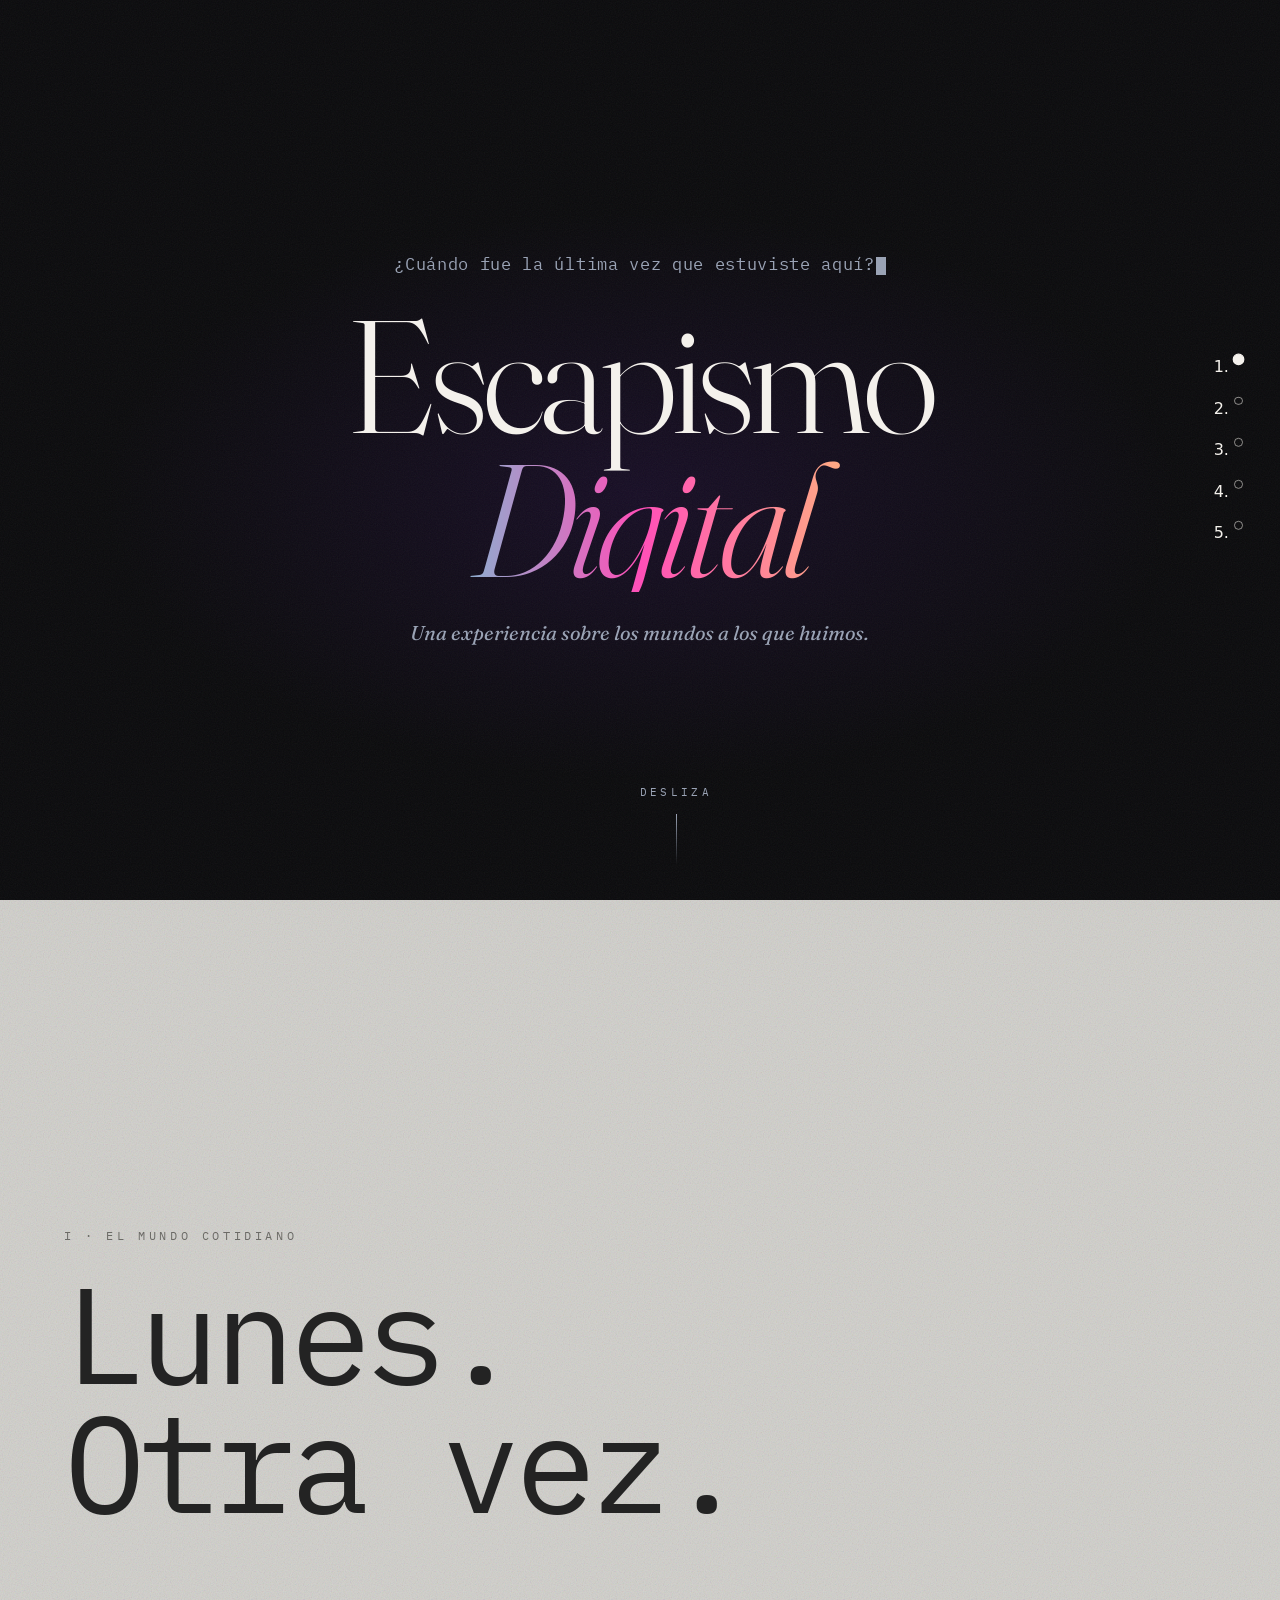
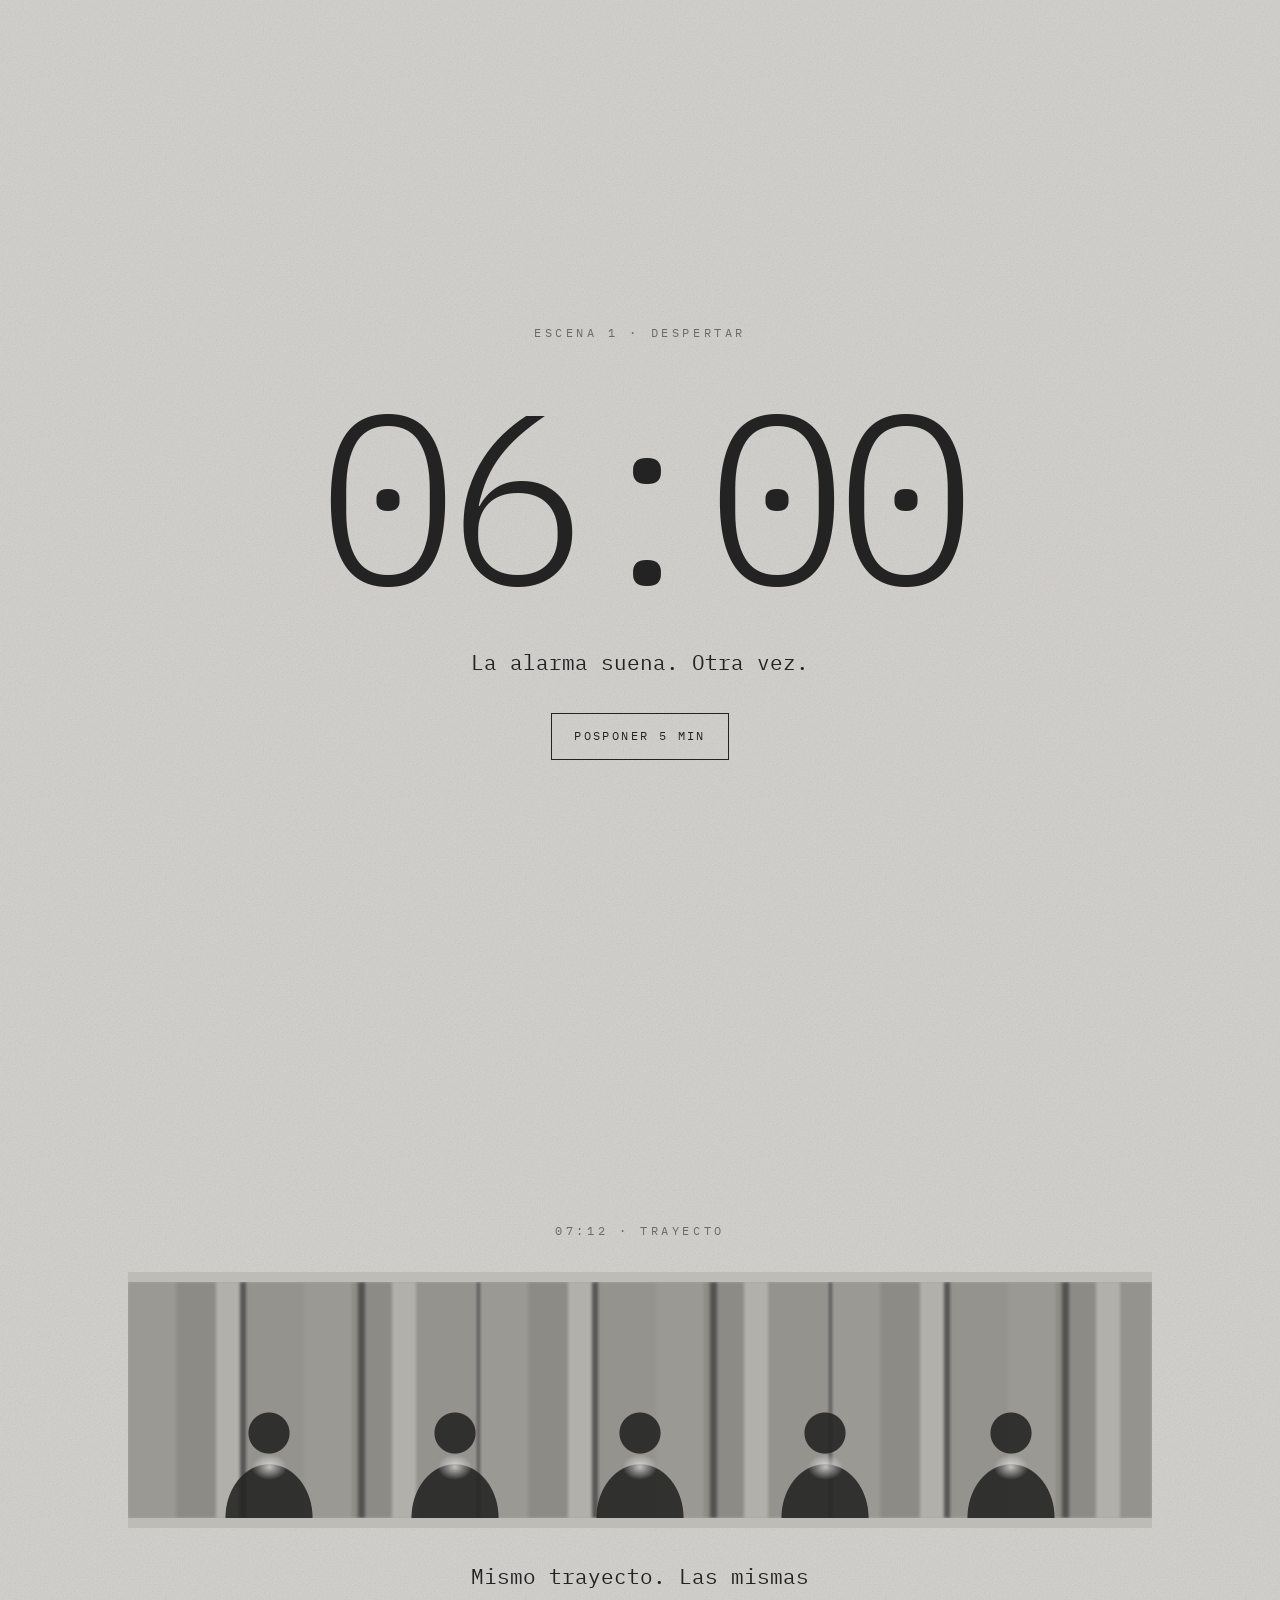
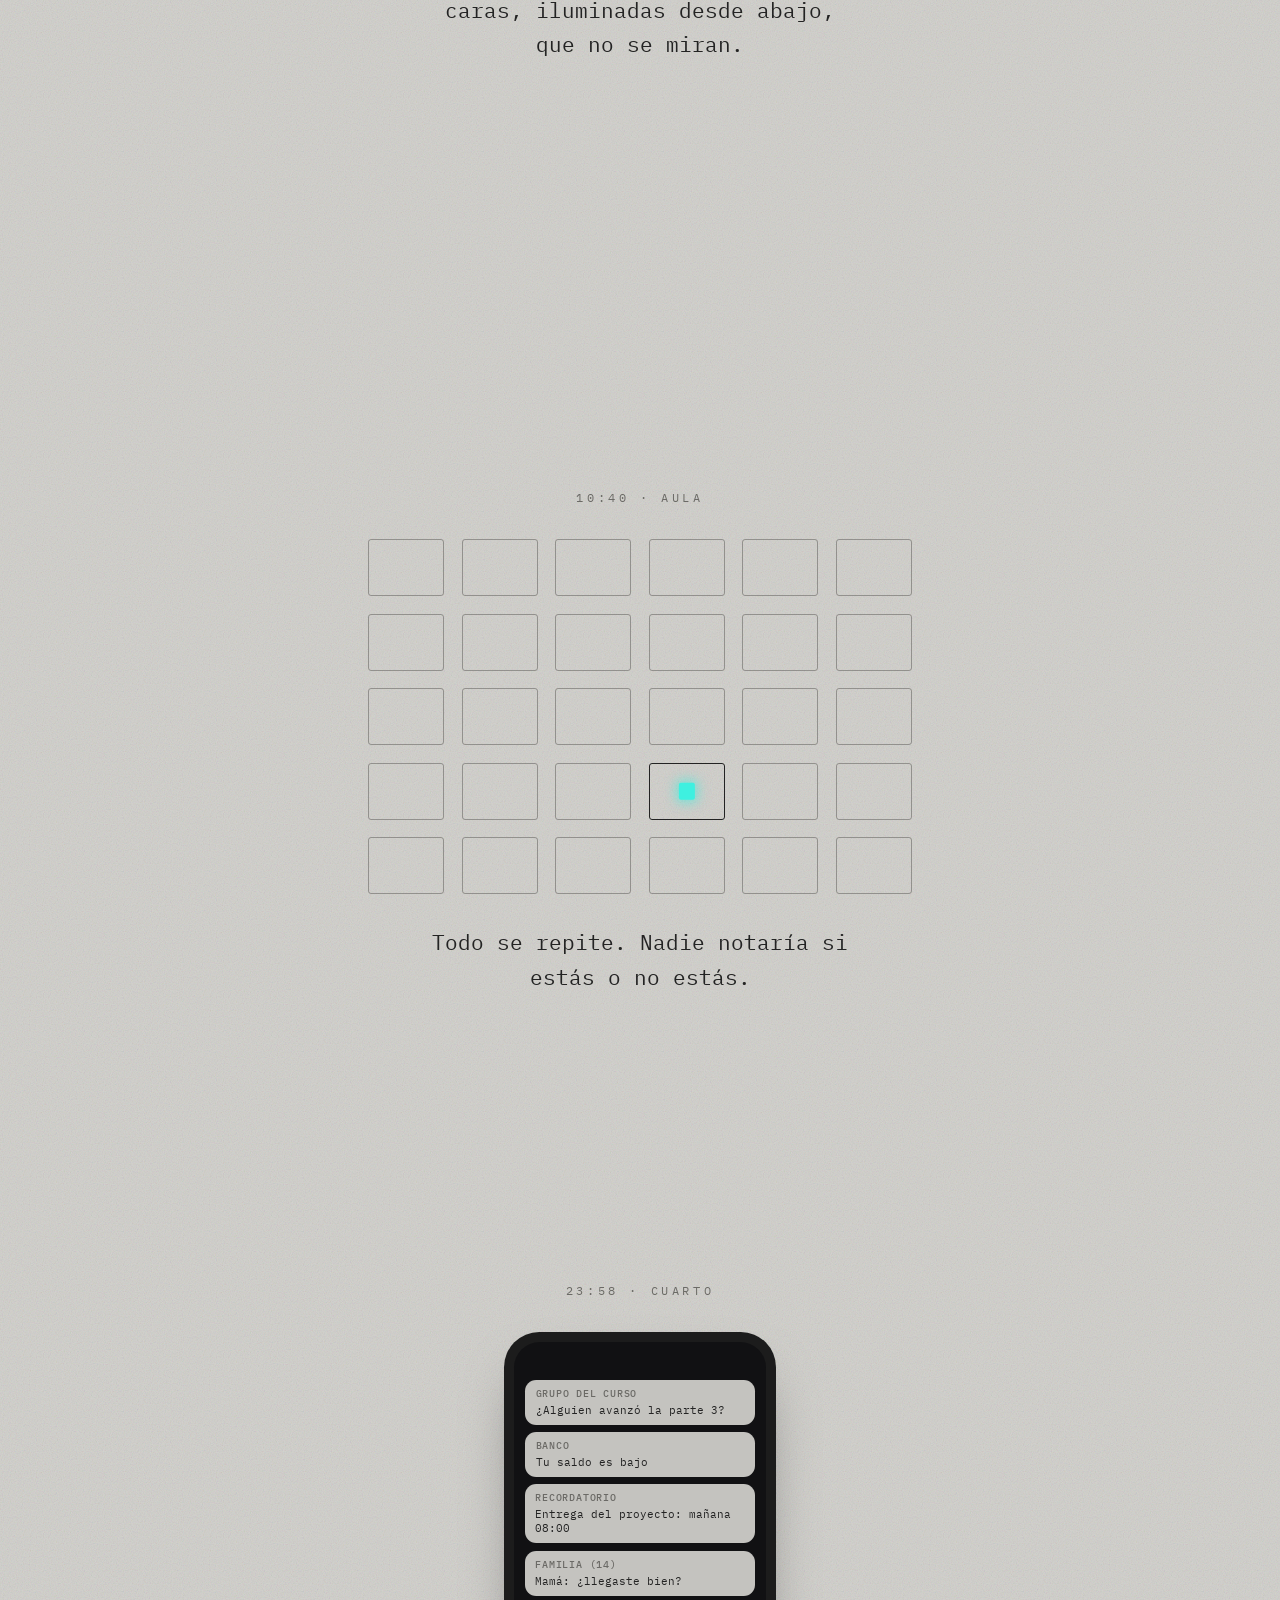
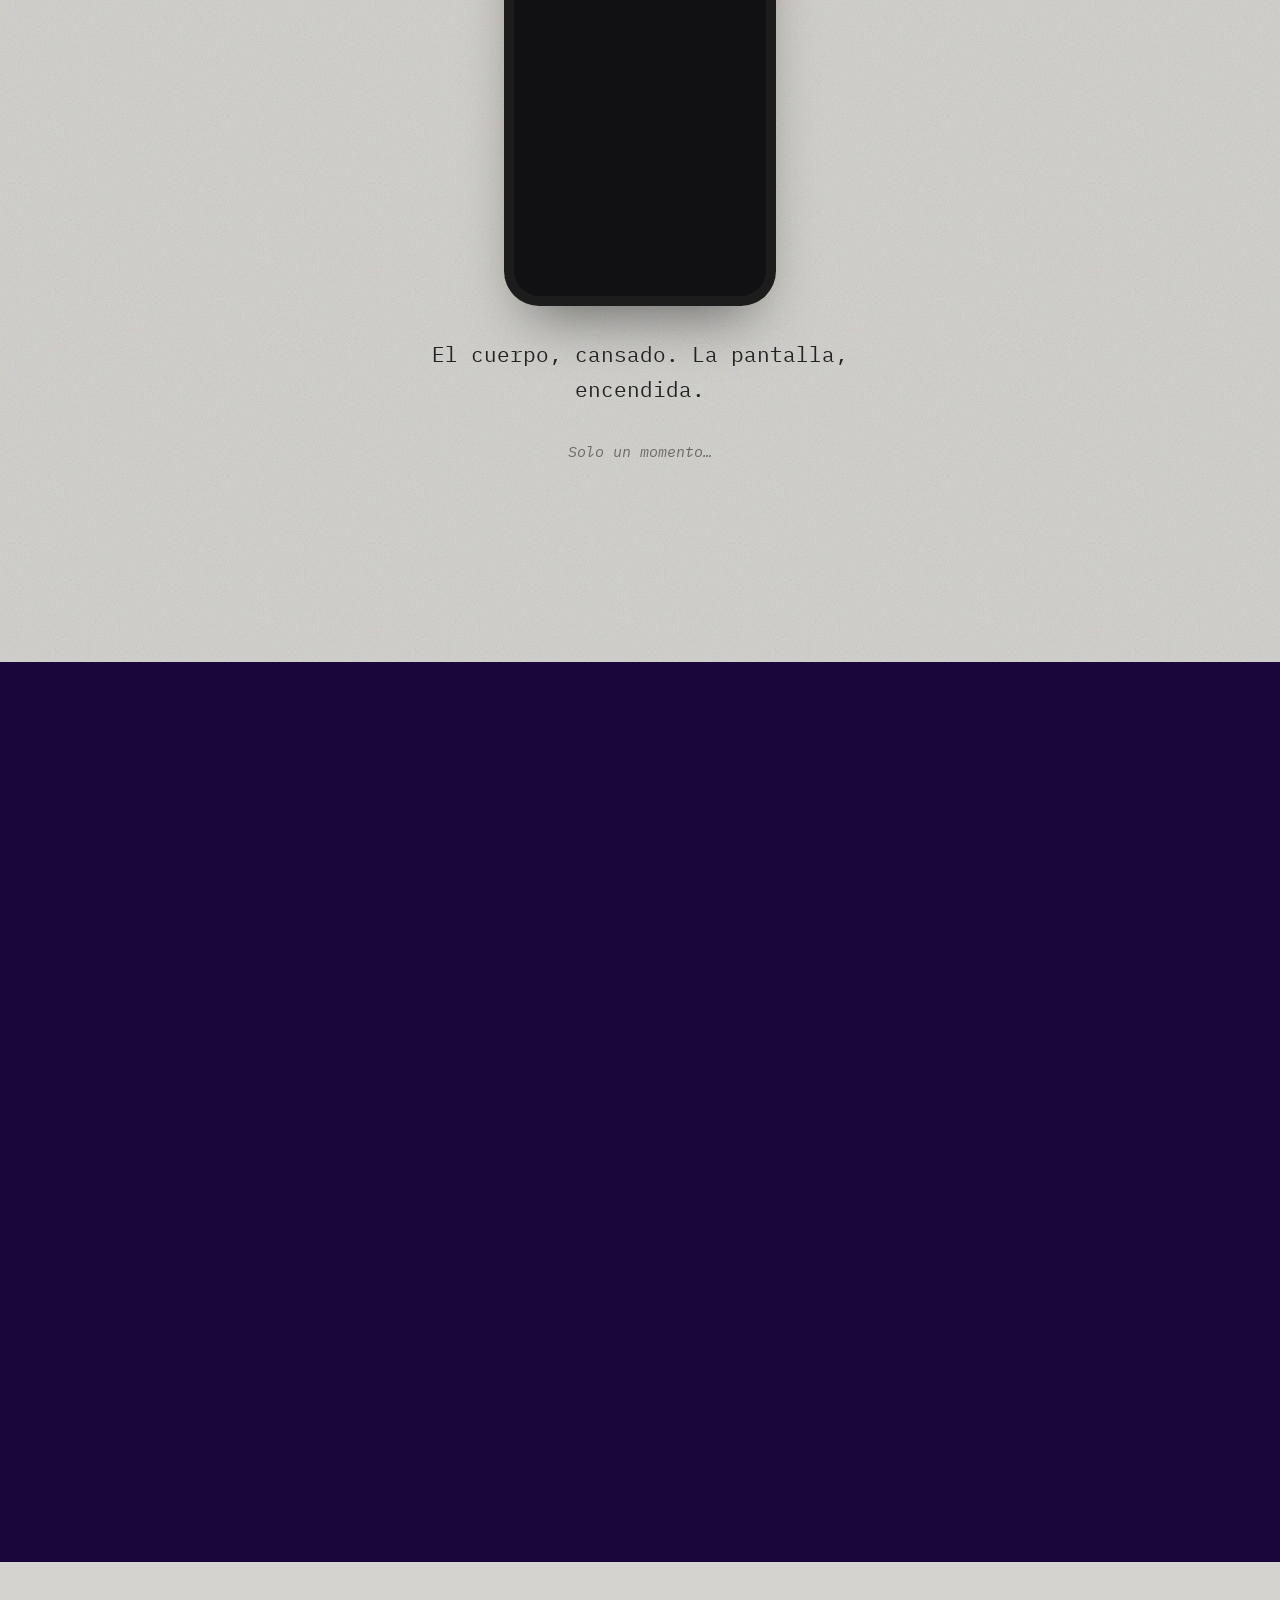
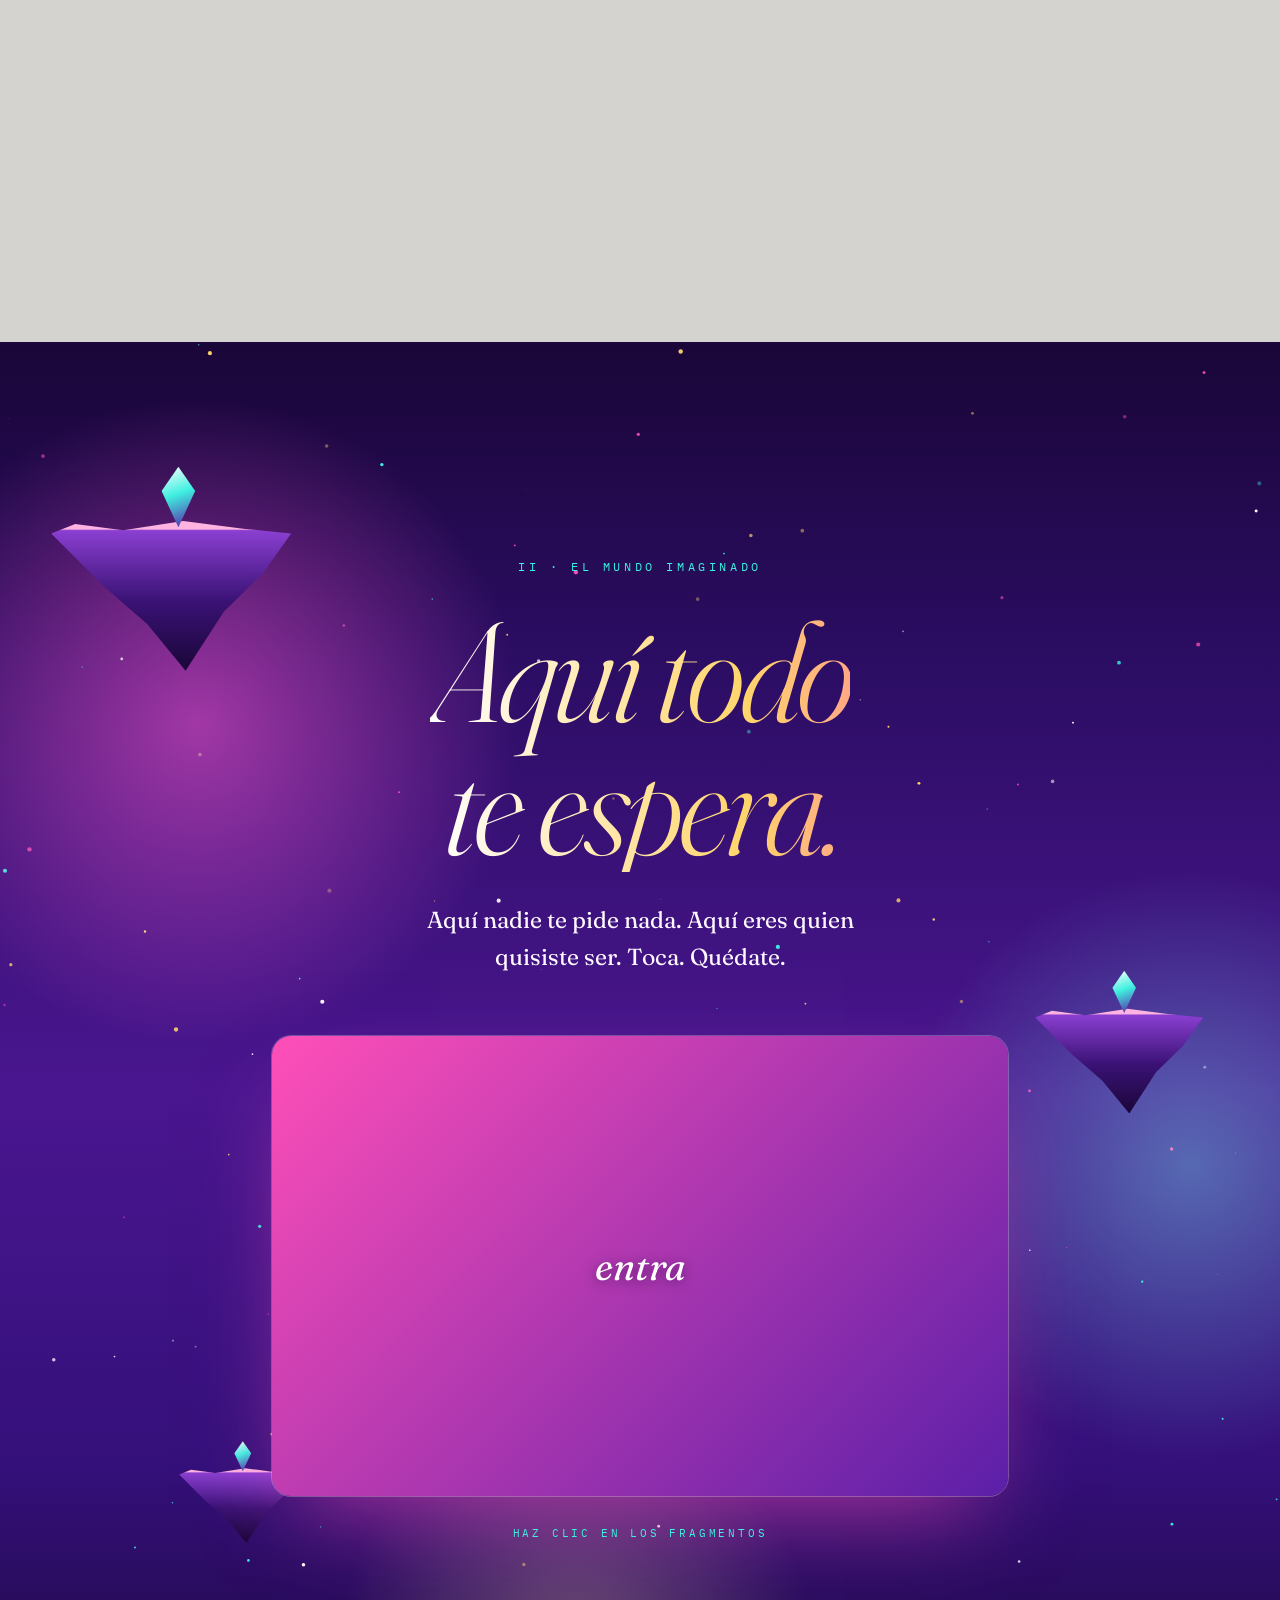
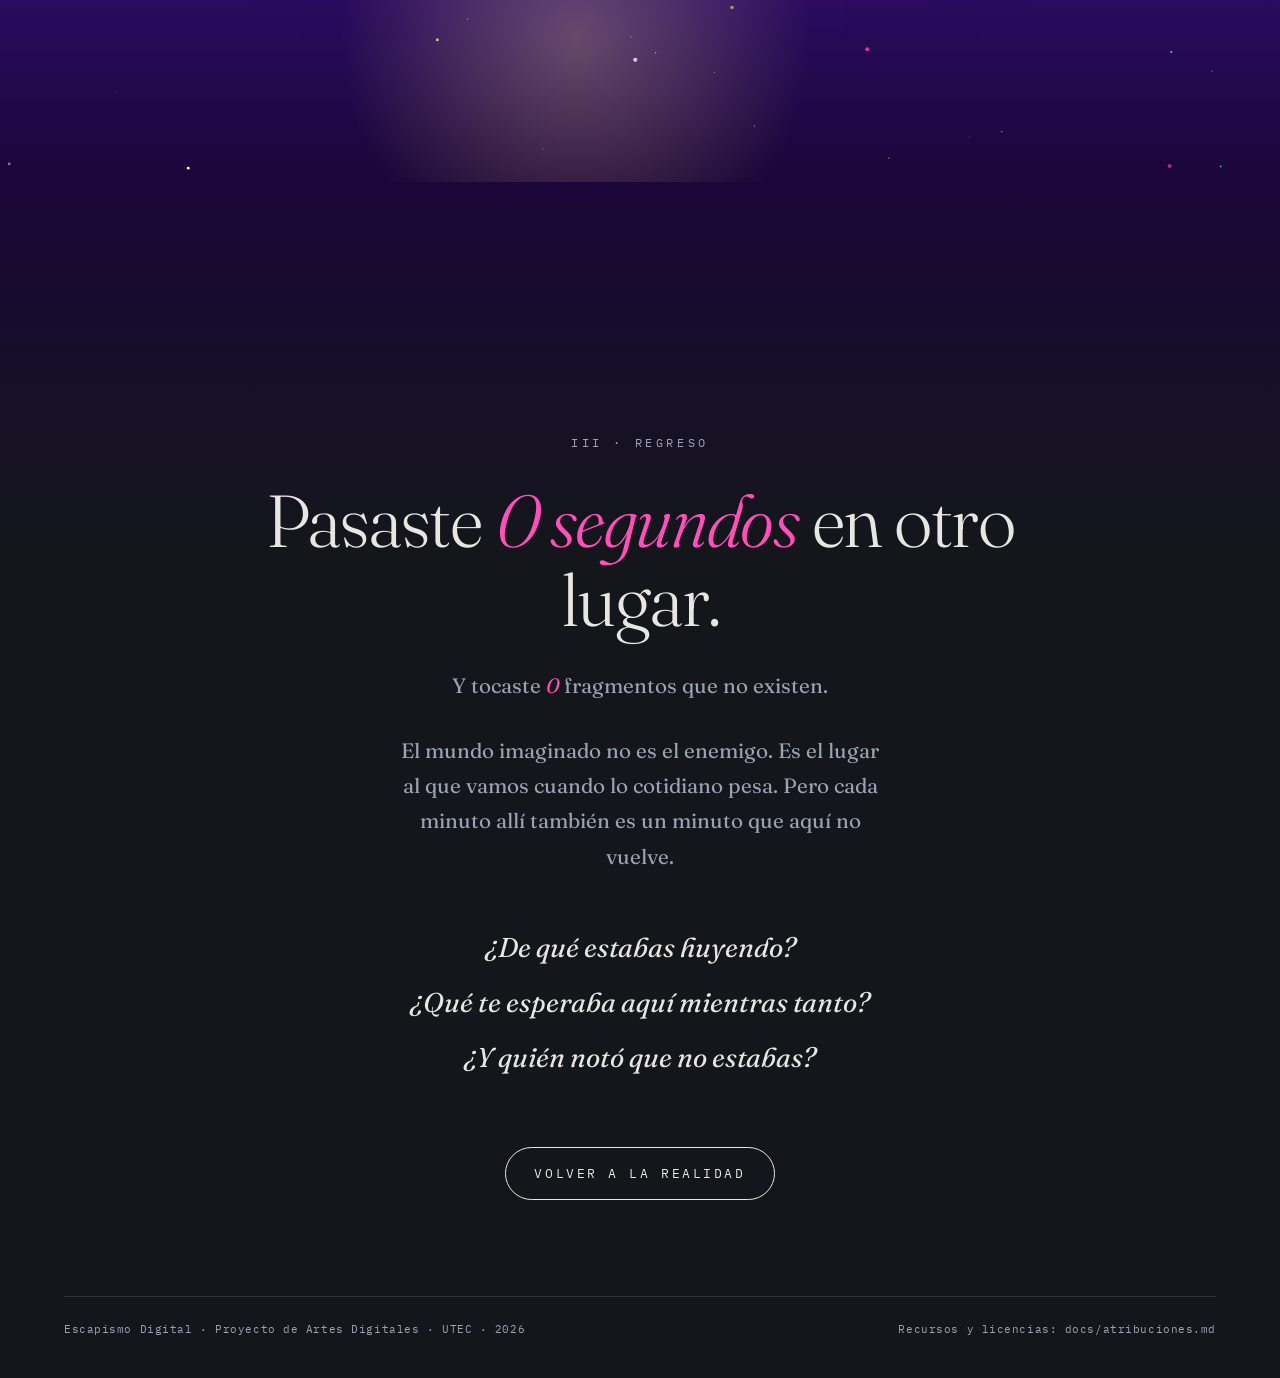
==== index.html @ 22ae5624 "feat: estructura base y prototipo visual v0.1 - Página única con 5 secciones: prólogo, mundo cotidia" ====
<!DOCTYPE html>
<html lang="es">
<head>
  <meta charset="UTF-8">
  <meta name="viewport" content="width=device-width, initial-scale=1.0">
  <title>Escapismo Digital</title>
  <meta name="description" content="Una experiencia web interactiva sobre el escapismo digital: el mundo cotidiano frente al mundo imaginado. Proyecto de Artes Digitales, UTEC.">
  <meta name="theme-color" content="#0a0a0c">

  <!-- Marca que JavaScript está activo (permite ocultar elementos que luego se revelan) -->
  <script>document.documentElement.classList.add('js');</script>

  <!-- Tipografías libres (SIL Open Font License) — ver docs/atribuciones.md -->
  <link rel="preconnect" href="https://fonts.googleapis.com">
  <link rel="preconnect" href="https://fonts.gstatic.com" crossorigin>
  <link rel="stylesheet" href="https://fonts.googleapis.com/css2?family=Fraunces:ital,opsz,wght@0,9..144,300;0,9..144,500;1,9..144,300;1,9..144,400&family=IBM+Plex+Mono:wght@300;400;500&display=swap">

  <!-- Estilos: el orden importa. Rutas SIEMPRE relativas (GitHub Pages) -->
  <link rel="stylesheet" href="css/base.css">        <!-- Integrante 1 -->
  <link rel="stylesheet" href="css/estructura.css">  <!-- Integrante 1 -->
  <link rel="stylesheet" href="css/cotidiano.css">   <!-- Integrante 2 -->
  <link rel="stylesheet" href="css/virtual.css">     <!-- Integrante 3 -->
  <link rel="stylesheet" href="css/efectos.css">     <!-- Integrante 4 -->

  <script type="module" src="js/main.js"></script>
</head>
<body data-mundo="umbral">

  <a class="ui-saltar" href="#cotidiano">Saltar al contenido</a>

  <!-- ===================== NAVEGACIÓN · Integrante 1 ===================== -->
  <div class="ui-progreso" aria-hidden="true"></div>
  <nav class="ui-nav" aria-label="Recorrido de la experiencia">
    <ol>
      <li><a href="#prologo" aria-current="true"><span>Prólogo</span></a></li>
      <li><a href="#cotidiano"><span>Cotidiano</span></a></li>
      <li><a href="#portal"><span>Portal</span></a></li>
      <li><a href="#virtual"><span>Virtual</span></a></li>
      <li><a href="#reflexion"><span>Regreso</span></a></li>
    </ol>
  </nav>
  <!-- =================== FIN NAVEGACIÓN · Integrante 1 =================== -->

  <main>

    <!-- ===================== PRÓLOGO · Integrante 1 ===================== -->
    <section id="prologo" class="seccion pro" data-mundo="umbral" aria-labelledby="pro-titulo">
      <div class="pro-centro">
        <p class="pro-pregunta" data-maquina>¿Cuándo fue la última vez que estuviste aquí?</p>
        <h1 id="pro-titulo" class="pro-titulo">Escapismo <em>Digital</em></h1>
        <p class="pro-sub">Una experiencia sobre los mundos a los que huimos.</p>
      </div>
      <a href="#cotidiano" class="pro-bajar">
        <span>Desliza</span>
        <i aria-hidden="true"></i>
      </a>
    </section>
    <!-- =================== FIN PRÓLOGO · Integrante 1 =================== -->


    <!-- ===================== MUNDO COTIDIANO · Integrante 2 ===================== -->
    <section id="cotidiano" class="seccion cot" data-mundo="cotidiano" aria-labelledby="cot-titulo">

      <header class="cot-encabezado ui-contenedor">
        <p class="cot-etiqueta" data-revelar>I · El mundo cotidiano</p>
        <h2 id="cot-titulo" class="cot-titulo" data-revelar style="--retraso:.15s">Lunes.<br>Otra vez.</h2>
      </header>

      <!-- Escena 1: la alarma -->
      <article class="cot-escena cot-escena--alarma">
        <p class="cot-hora" data-revelar>Escena 1 · Despertar</p>
        <div class="cot-reloj" data-revelar role="timer" aria-live="polite">
          <span class="cot-reloj__h">06</span><span class="cot-reloj__sep">:</span><span class="cot-reloj__m">00</span>
        </div>
        <p class="cot-texto cot-reloj-mensaje" data-revelar>La alarma suena. Otra vez.</p>
        <button class="cot-boton" type="button" data-revelar>Posponer 5 min</button>
      </article>

      <!-- Escena 2: el trayecto -->
      <article class="cot-escena cot-escena--trayecto">
        <p class="cot-hora" data-revelar>07:12 · Trayecto</p>
        <div class="cot-tren" aria-hidden="true" data-revelar>
          <div class="cot-tren__paisaje"></div>
          <div class="cot-tren__pasajeros">
            <span></span><span></span><span></span><span></span><span></span>
          </div>
        </div>
        <p class="cot-texto" data-revelar>Mismo trayecto. Las mismas caras, iluminadas desde abajo, que no se miran.</p>
      </article>

      <!-- Escena 3: el aula -->
      <article class="cot-escena cot-escena--aula">
        <p class="cot-hora" data-revelar>10:40 · Aula</p>
        <div class="cot-pupitres" aria-hidden="true" data-revelar><!-- generados por cotidiano.js --></div>
        <p class="cot-texto" data-revelar>Todo se repite. Nadie notaría si estás o no estás.</p>
      </article>

      <!-- Escena 4: el celular (enlaza con el portal) -->
      <article class="cot-escena cot-escena--celular">
        <p class="cot-hora" data-revelar>23:58 · Cuarto</p>
        <div class="cot-celular" data-revelar>
          <div class="cot-celular__pantalla">
            <ul class="cot-notificaciones" aria-label="Notificaciones"></ul>
          </div>
        </div>
        <p class="cot-texto" data-revelar>El cuerpo, cansado. La pantalla, encendida.</p>
        <p class="cot-texto cot-texto--susurro" data-revelar style="--retraso:.4s">Solo un momento…</p>
      </article>

    </section>
    <!-- =================== FIN MUNDO COTIDIANO · Integrante 2 =================== -->


    <!-- ===================== PORTAL · Integrante 4 ===================== -->
    <section id="portal" class="seccion fx-portal" data-mundo="portal" aria-label="Transición hacia el mundo imaginado">
      <div class="fx-portal__fijo">
        <div class="fx-portal__sombra" aria-hidden="true"></div>
        <div class="fx-portal__celular" aria-hidden="true">
          <div class="fx-portal__pantalla"></div>
        </div>
        <p class="fx-portal__frase fx-portal__frase--1">Solo un momento.</p>
        <p class="fx-portal__frase fx-portal__frase--2">Solo uno más.</p>
        <div class="fx-portal__luz" aria-hidden="true"></div>
      </div>
    </section>
    <!-- =================== FIN PORTAL · Integrante 4 =================== -->


    <!-- ===================== MUNDO VIRTUAL · Integrante 3 ===================== -->
    <!-- data-grieta (0 a 3) lo actualiza estado.js (Integrante 4). No editar a mano. -->
    <section id="virtual" class="seccion vir" data-mundo="virtual" data-grieta="0" aria-labelledby="vir-titulo">

      <div class="vir-cielo" aria-hidden="true">
        <canvas class="vir-particulas"></canvas>
        <div class="vir-orbe vir-orbe--1" data-parallax="0.5"></div>
        <div class="vir-orbe vir-orbe--2" data-parallax="-0.35"></div>
        <div class="vir-orbe vir-orbe--3" data-parallax="0.2"></div>
        <div class="vir-isla vir-isla--1" data-parallax="0.9"></div>
        <div class="vir-isla vir-isla--2" data-parallax="-0.6"></div>
        <div class="vir-isla vir-isla--3" data-parallax="0.4"></div>
      </div>

      <div class="vir-contenido ui-contenedor">
        <p class="vir-etiqueta" data-revelar>II · El mundo imaginado</p>
        <h2 id="vir-titulo" class="vir-titulo" data-revelar data-glitch style="--retraso:.15s">Aquí todo<br>te espera.</h2>
        <p class="vir-texto" data-revelar style="--retraso:.3s">Aquí nadie te pide nada. Aquí eres quien quisiste ser. Toca. Quédate.</p>

        <!-- Fragmentos: cada clic divide el espacio (virtual.js) -->
        <div class="vir-fragmentos" data-revelar role="group" aria-label="Fragmentos interactivos: haz clic para dividirlos">
          <button class="vir-fragmento" type="button" data-profundidad="0">entra</button>
        </div>
        <p class="vir-pista" data-revelar>Haz clic en los fragmentos</p>

        <!-- Aparece cuando la grieta llega al nivel 3 -->
        <div class="vir-despertar" hidden>
          <p class="vir-despertar__texto" data-glitch>¿Sigues ahí?</p>
          <a class="vir-despertar__boton" href="#reflexion">Despertar</a>
        </div>
      </div>

      <!-- Mensajes del mundo real que se filtran (virtual.js) -->
      <ol class="vir-intrusiones" aria-live="polite" aria-label="Mensajes del mundo real"></ol>
    </section>
    <!-- =================== FIN MUNDO VIRTUAL · Integrante 3 =================== -->


    <!-- ===================== REFLEXIÓN · Integrante 1 ===================== -->
    <section id="reflexion" class="seccion ref" data-mundo="reflexion" aria-labelledby="ref-titulo">
      <div class="ref-contenido ui-contenedor">
        <p class="ref-etiqueta" data-revelar>III · Regreso</p>
        <h2 id="ref-titulo" class="ref-titulo" data-revelar style="--retraso:.15s">
          Pasaste <span class="ref-dato" data-tiempo-escape>0 segundos</span> en otro lugar.
        </h2>
        <p class="ref-texto" data-revelar style="--retraso:.3s">
          Y tocaste <span class="ref-dato" data-clics-escape>0</span> fragmentos que no existen.
        </p>
        <p class="ref-texto" data-revelar>
          El mundo imaginado no es el enemigo. Es el lugar al que vamos cuando lo cotidiano pesa.
          Pero cada minuto allí también es un minuto que aquí no vuelve.
        </p>
        <ul class="ref-preguntas">
          <li data-revelar>¿De qué estabas huyendo?</li>
          <li data-revelar style="--retraso:.2s">¿Qué te esperaba aquí mientras tanto?</li>
          <li data-revelar style="--retraso:.4s">¿Y quién notó que no estabas?</li>
        </ul>
        <button class="ref-boton" type="button" data-reiniciar data-revelar>Volver a la realidad</button>
      </div>

      <footer class="ref-pie ui-contenedor">
        <p>Escapismo Digital · Proyecto de Artes Digitales · UTEC · 2026</p>
        <p>Recursos y licencias: <code>docs/atribuciones.md</code></p>
      </footer>
    </section>
    <!-- =================== FIN REFLEXIÓN · Integrante 1 =================== -->

  </main>
</body>
</html>
---- css/base.css ----
/* =========================================================================
   BASE · Integrante 1
   Variables compartidas (el "contrato" visual), reset, tipografía y
   navegación. Cambios en las variables: SOLO mediante Pull Request.
   ========================================================================= */

/* ---------- 1. Variables (tokens de diseño) ---------- */
:root {
  /* Umbral / prólogo */
  --negro: #0a0a0c;
  --blanco: #f4f1ec;

  /* Mundo cotidiano: grises de concreto y papel */
  --cot-fondo: #d4d3cf;
  --cot-fondo-2: #bdbcb7;
  --cot-tinta: #232323;
  --cot-tenue: #6b6a66;

  /* Mundo virtual: saturado y luminoso */
  --vir-1: #1a0638;   /* violeta profundo (color de unión con el portal) */
  --vir-2: #5b1fa8;
  --vir-3: #ff4fb8;   /* magenta */
  --vir-4: #3ef0e0;   /* cian */
  --vir-5: #ffd56b;   /* oro */
  --vir-texto: #fff8ff;

  /* Reflexión: calma, neutralidad */
  --ref-fondo: #14161c;
  --ref-texto: #e8e6e1;
  --ref-acento: #9aa3b5;

  /* Tipografías */
  --fuente-mono: "IBM Plex Mono", ui-monospace, Menlo, Consolas, monospace;
  --fuente-serif: "Fraunces", Georgia, "Times New Roman", serif;
  --fuente-sans: system-ui, -apple-system, "Segoe UI", Roboto, sans-serif;

  /* Tiempos y curvas de animación */
  --dur-rapida: .3s;
  --dur-media: .8s;
  --dur-lenta: 1.6s;
  --curva-suave: cubic-bezier(.22, .61, .36, 1);

  /* Medidas */
  --ancho-max: 72rem;
  --alto-pantalla: 100vh;

  /* Textura de grano (SVG generado, sin archivos externos) */
  --textura-grano: url("data:image/svg+xml,%3Csvg xmlns='http://www.w3.org/2000/svg' width='180' height='180'%3E%3Cfilter id='n'%3E%3CfeTurbulence type='fractalNoise' baseFrequency='.85' numOctaves='3' stitchTiles='stitch'/%3E%3C/filter%3E%3Crect width='100%25' height='100%25' filter='url(%23n)'/%3E%3C/svg%3E");

  /* Color de la interfaz (cambia según el mundo activo, ver abajo) */
  --ui-color: var(--blanco);
  --ui-acento: var(--blanco);
}

/* En móviles, 100svh evita saltos con la barra del navegador */
@supports (height: 100svh) {
  :root { --alto-pantalla: 100svh; }
}

/* El <body> recibe data-mundo desde navegacion.js */
body[data-mundo="cotidiano"] { --ui-color: var(--cot-tinta); --ui-acento: var(--cot-tinta); }
body[data-mundo="portal"]    { --ui-color: var(--blanco);    --ui-acento: var(--vir-3); }
body[data-mundo="virtual"]   { --ui-color: var(--vir-texto); --ui-acento: var(--vir-4); }
body[data-mundo="reflexion"] { --ui-color: var(--ref-texto); --ui-acento: var(--ref-acento); }

/* ---------- 2. Reset mínimo ---------- */
*, *::before, *::after { box-sizing: border-box; }

* { margin: 0; }

html {
  scroll-behavior: smooth;
  -webkit-text-size-adjust: 100%;
}

body {
  min-height: 100vh;
  background: var(--negro);
  color: var(--blanco);
  font-family: var(--fuente-sans);
  line-height: 1.5;
  -webkit-font-smoothing: antialiased;
  overflow-x: hidden;
}

img, svg, canvas, video { display: block; max-width: 100%; }

button, input { font: inherit; color: inherit; }

button { cursor: pointer; }

a { color: inherit; }

ul[class], ol[class] { list-style: none; padding: 0; }

[hidden] { display: none !important; }

:focus-visible {
  outline: 2px solid var(--ui-acento);
  outline-offset: 4px;
}

/* ---------- 3. Utilidades comunes ---------- */
.ui-contenedor {
  width: min(100% - 2.5rem, var(--ancho-max));
  margin-inline: auto;
}

.ui-solo-lectores {
  position: absolute;
  width: 1px;
  height: 1px;
  overflow: hidden;
  clip: rect(0 0 0 0);
  white-space: nowrap;
}

.seccion {
  position: relative;
  min-height: var(--alto-pantalla);
}

/* Enlace para saltar (accesibilidad con teclado) */
.ui-saltar {
  position: fixed;
  top: 1rem;
  left: 1rem;
  z-index: 100;
  padding: .6rem 1rem;
  background: var(--blanco);
  color: var(--negro);
  font-family: var(--fuente-mono);
  font-size: .8rem;
  translate: 0 -200%;
  transition: translate var(--dur-rapida);
}
.ui-saltar:focus { translate: 0 0; }

/* ---------- 4. Barra de progreso ---------- */
.ui-progreso {
  position: fixed;
  inset: 0 0 auto 0;
  z-index: 50;
  height: 2px;
  background: var(--ui-acento);
  transform-origin: left;
  transform: scaleX(var(--progreso-pagina, 0));
  transition: background-color var(--dur-media);
}

/* ---------- 5. Navegación lateral (puntos) ---------- */
.ui-nav {
  position: fixed;
  top: 50%;
  right: clamp(.75rem, 2vw, 1.75rem);
  z-index: 50;
  translate: 0 -50%;
}

.ui-nav ol {
  display: grid;
  gap: 1.1rem;
}

.ui-nav a {
  position: relative;
  display: block;
  width: .55rem;
  height: .55rem;
  border: 1px solid var(--ui-color);
  border-radius: 50%;
  opacity: .55;
  transition: opacity var(--dur-rapida), background-color var(--dur-rapida),
              border-color var(--dur-media), scale var(--dur-rapida);
}

.ui-nav a[aria-current="true"] {
  background: var(--ui-color);
  opacity: 1;
  scale: 1.3;
}

.ui-nav a:hover { opacity: 1; }

/* Etiqueta que aparece al pasar el mouse */
.ui-nav span {
  position: absolute;
  right: 1.4rem;
  top: 50%;
  translate: .5rem -50%;
  color: var(--ui-color);
  font-family: var(--fuente-mono);
  font-size: .7rem;
  letter-spacing: .15em;
  text-transform: uppercase;
  white-space: nowrap;
  opacity: 0;
  pointer-events: none;
  transition: opacity var(--dur-rapida), translate var(--dur-rapida);
}

.ui-nav a:hover span,
.ui-nav a:focus-visible span {
  opacity: 1;
  translate: 0 -50%;
}

@media (max-width: 40rem) {
  .ui-nav { right: .6rem; }
  .ui-nav ol { gap: .8rem; }
  .ui-nav a { width: .45rem; height: .45rem; }
}
---- css/estructura.css ----
/* =========================================================================
   ESTRUCTURA · Integrante 1
   Estilos del PRÓLOGO (.pro-) y de la REFLEXIÓN (.ref-).
   ========================================================================= */

/* ---------- PRÓLOGO ---------- */
.pro {
  display: grid;
  place-items: center;
  overflow: hidden;
  background:
    radial-gradient(ellipse 60% 45% at 50% 55%, rgba(91, 31, 168, .16), transparent 70%),
    var(--negro);
  text-align: center;
}

/* Grano sutil sobre el negro */
.pro::before {
  content: "";
  position: absolute;
  inset: 0;
  background-image: var(--textura-grano);
  opacity: .06;
  pointer-events: none;
}

.pro-centro {
  position: relative;
  display: grid;
  gap: 1.6rem;
  padding-inline: 1.5rem;
}

.pro-pregunta {
  min-height: 1.6em;
  color: var(--ref-acento);
  font-family: var(--fuente-mono);
  font-size: clamp(.85rem, 1.8vw, 1.05rem);
  letter-spacing: .04em;
}

.pro-titulo {
  font-family: var(--fuente-serif);
  font-weight: 300;
  font-size: clamp(3.2rem, 13vw, 10rem);
  line-height: .9;
  letter-spacing: -.035em;
  animation: pro-emerger 2.4s var(--curva-suave) 2.8s both;
}

.pro-titulo em {
  display: block;
  font-style: italic;
  background: linear-gradient(90deg, var(--vir-4), var(--vir-3), var(--vir-5));
  -webkit-background-clip: text;
  background-clip: text;
  color: transparent;
}

.pro-sub {
  color: var(--ref-acento);
  font-family: var(--fuente-serif);
  font-style: italic;
  font-size: clamp(1rem, 2vw, 1.25rem);
  animation: pro-emerger 1.6s var(--curva-suave) 3.8s both;
}

.pro-bajar {
  position: absolute;
  bottom: 2.2rem;
  left: 50%;
  translate: -50% 0;
  display: grid;
  justify-items: center;
  gap: .8rem;
  color: var(--ref-acento);
  font-family: var(--fuente-mono);
  font-size: .7rem;
  letter-spacing: .3em;
  text-transform: uppercase;
  text-decoration: none;
  animation: pro-emerger 1.2s ease 4.6s both;
}

.pro-bajar i {
  width: 1px;
  height: 3.2rem;
  background: linear-gradient(var(--ref-acento), transparent);
  transform-origin: top;
  animation: pro-linea 2.2s ease-in-out infinite;
}

@keyframes pro-emerger {
  from { opacity: 0; filter: blur(12px); translate: 0 1rem; }
  to   { opacity: 1; filter: blur(0);    translate: 0 0; }
}

@keyframes pro-linea {
  0%   { transform: scaleY(0); opacity: 1; }
  60%  { transform: scaleY(1); opacity: 1; }
  100% { transform: scaleY(1); opacity: 0; }
}

/* ---------- REFLEXIÓN ---------- */
.ref {
  display: flex;
  flex-direction: column;
  justify-content: space-between;
  gap: 6rem;
  padding-block: 28vh 2.5rem;
  /* Degradado desde el violeta del mundo virtual hacia la calma */
  background: linear-gradient(180deg, var(--vir-1) 0, var(--ref-fondo) 40vh);
  color: var(--ref-texto);
}

.ref-contenido {
  display: grid;
  justify-items: center;
  gap: 1.8rem;
  text-align: center;
}

.ref-etiqueta {
  color: var(--ref-acento);
  font-family: var(--fuente-mono);
  font-size: .75rem;
  letter-spacing: .3em;
  text-transform: uppercase;
}

.ref-titulo {
  max-width: 18ch;
  font-family: var(--fuente-serif);
  font-weight: 300;
  font-size: clamp(2.2rem, 6vw, 4.6rem);
  line-height: 1.08;
  letter-spacing: -.02em;
}

.ref-dato {
  font-style: italic;
  color: var(--vir-3);
  white-space: nowrap;
}

.ref-texto {
  max-width: 38ch;
  color: var(--ref-acento);
  font-family: var(--fuente-serif);
  font-size: clamp(1.05rem, 2vw, 1.3rem);
  line-height: 1.7;
}

.ref-preguntas {
  display: grid;
  gap: .9rem;
  margin-block: 1.5rem;
  font-family: var(--fuente-serif);
  font-style: italic;
  font-size: clamp(1.2rem, 2.6vw, 1.7rem);
}

.ref-boton {
  margin-top: 1rem;
  padding: 1rem 1.8rem;
  border: 1px solid var(--ref-texto);
  border-radius: 999px;
  background: transparent;
  font-family: var(--fuente-mono);
  font-size: .8rem;
  letter-spacing: .2em;
  text-transform: uppercase;
  transition: background-color var(--dur-rapida), color var(--dur-rapida);
}

.ref-boton:hover {
  background: var(--ref-texto);
  color: var(--ref-fondo);
}

.ref-pie {
  display: flex;
  flex-wrap: wrap;
  justify-content: space-between;
  gap: .5rem 2rem;
  padding-top: 1.5rem;
  border-top: 1px solid rgba(154, 163, 181, .2);
  color: var(--ref-acento);
  font-family: var(--fuente-mono);
  font-size: .7rem;
  letter-spacing: .05em;
}

.ref-pie code { font-family: inherit; }
---- css/cotidiano.css ----
/* =========================================================================
   MUNDO COTIDIANO · Integrante 2
   Paleta gris, tipografía mecánica, ritmo lento y repetitivo.
   El único color que aparece es la luz de las pantallas: es el
   "llamado" del mundo virtual que se filtra poco a poco.
   Prefijo obligatorio: .cot-
   ========================================================================= */

.cot {
  overflow: hidden;
  padding-block: 18vh 12vh;
  background: var(--cot-fondo);
  color: var(--cot-tinta);
  font-family: var(--fuente-mono);
}

/* Grano de papel / concreto */
.cot::before {
  content: "";
  position: absolute;
  inset: 0;
  background-image: var(--textura-grano);
  opacity: .22;
  mix-blend-mode: multiply;
  pointer-events: none;
}

/* ---------- Encabezado ---------- */
.cot-encabezado {
  position: relative;
  display: grid;
  align-content: center;
  gap: 1.5rem;
  min-height: 70vh;
}

.cot-etiqueta,
.cot-hora {
  color: var(--cot-tenue);
  font-size: .75rem;
  letter-spacing: .3em;
  text-transform: uppercase;
}

.cot-titulo {
  font-weight: 400;
  font-size: clamp(3rem, 11vw, 8.5rem);
  line-height: .95;
  letter-spacing: -.05em;
}

/* ---------- Escenas ---------- */
.cot-escena {
  position: relative;
  display: grid;
  justify-items: center;
  align-content: center;
  gap: 2rem;
  min-height: var(--alto-pantalla);
  padding: 10vh 1.5rem;
  text-align: center;
}

.cot-texto {
  max-width: 32ch;
  font-size: clamp(1rem, 2.1vw, 1.3rem);
  line-height: 1.65;
}

.cot-texto--susurro {
  color: var(--cot-tenue);
  font-style: italic;
  font-size: .95rem;
}

/* ---------- Escena 1: reloj ---------- */
.cot-reloj {
  font-weight: 300;
  font-size: clamp(5rem, 24vw, 15rem);
  line-height: 1;
  letter-spacing: -.06em;
  font-variant-numeric: tabular-nums;
}

.cot-reloj__sep { animation: cot-parpadeo 1s steps(1) infinite; }

/* Vibración al posponer */
.cot-reloj--suena { animation: cot-vibrar .45s linear; }

.cot-boton {
  padding: .85rem 1.4rem;
  border: 1px solid var(--cot-tinta);
  background: transparent;
  font-family: var(--fuente-mono);
  font-size: .75rem;
  letter-spacing: .2em;
  text-transform: uppercase;
  transition: background-color var(--dur-rapida), color var(--dur-rapida);
}

.cot-boton:hover:not(:disabled) {
  background: var(--cot-tinta);
  color: var(--cot-fondo);
}

.cot-boton:disabled {
  border-style: dashed;
  color: var(--cot-tenue);
  cursor: default;
}

@keyframes cot-parpadeo { 50% { opacity: 0; } }

@keyframes cot-vibrar {
  0%, 100% { transform: translateX(0); }
  20% { transform: translateX(-6px) rotate(-1deg); }
  40% { transform: translateX(6px) rotate(1deg); }
  60% { transform: translateX(-4px); }
  80% { transform: translateX(4px); }
}

/* ---------- Escena 2: tren ---------- */
.cot-tren {
  position: relative;
  width: min(100%, 64rem);
  height: clamp(10rem, 28vw, 16rem);
  overflow: hidden;
  border-block: 10px solid var(--cot-fondo-2);
  background: #a8a7a2;
}

/* Paisaje que pasa: dos capas a distinta velocidad (parallax en CSS) */
.cot-tren__paisaje {
  position: absolute;
  inset: 0;
  background:
    repeating-linear-gradient(90deg, transparent 0 7rem, rgba(35, 35, 35, .55) 7rem 7.4rem),
    repeating-linear-gradient(90deg, #9a9994 0 3rem, #8c8b86 3rem 5.5rem, #b1b0ab 5.5rem 7rem, #94938e 7rem 11rem);
  background-size: 22rem 100%, 11rem 100%;
  animation: cot-paisaje 3.5s linear infinite;
  filter: blur(1.5px);
}

@keyframes cot-paisaje {
  to { background-position: -22rem 0, -11rem 0; }
}

.cot-tren__pasajeros {
  position: absolute;
  inset: auto 0 0 0;
  display: flex;
  justify-content: space-evenly;
  align-items: flex-end;
}

/* Silueta: cabeza + hombros, todos mirando hacia abajo */
.cot-tren__pasajeros span {
  position: relative;
  width: clamp(3.5rem, 9vw, 5.5rem);
  aspect-ratio: 3 / 4;
  background:
    radial-gradient(circle at 50% 28%, var(--cot-tinta) 0 21%, transparent 22%),
    radial-gradient(ellipse 50% 46% at 50% 100%, var(--cot-tinta) 0 98%, transparent 100%);
  opacity: .88;
}

/* Luz blanca del celular en cada rostro */
.cot-tren__pasajeros span::after {
  content: "";
  position: absolute;
  left: 50%;
  top: 46%;
  width: 40%;
  height: 22%;
  translate: -50% 0;
  border-radius: 50%;
  background: radial-gradient(rgba(255, 255, 255, .75), transparent 70%);
  animation: cot-pantallita 4s ease-in-out infinite alternate;
}

.cot-tren__pasajeros span:nth-child(2n)::after { animation-delay: -1.3s; }
.cot-tren__pasajeros span:nth-child(3n)::after { animation-delay: -2.7s; }

@keyframes cot-pantallita {
  from { opacity: .45; }
  to   { opacity: 1; }
}

/* ---------- Escena 3: aula ---------- */
.cot-pupitres {
  display: grid;
  grid-template-columns: repeat(6, 1fr);
  gap: clamp(.5rem, 2vw, 1.1rem);
  width: min(100%, 34rem);
}

.cot-pupitre {
  position: relative;
  aspect-ratio: 4 / 3;
  border: 1.5px solid var(--cot-tenue);
  border-radius: 3px;
  opacity: .6;
}

/* El tuyo: el único con una luz de color (la pantalla bajo la mesa) */
.cot-pupitre--tu {
  border-color: var(--cot-tinta);
  opacity: 1;
}

.cot-pupitre--tu::after {
  content: "";
  position: absolute;
  left: 50%;
  top: 50%;
  width: 22%;
  aspect-ratio: 1;
  translate: -50% -50%;
  border-radius: 2px;
  background: var(--vir-4);
  box-shadow: 0 0 12px 3px rgba(62, 240, 224, .6);
  animation: cot-latido 2.4s ease-in-out infinite;
}

@keyframes cot-latido {
  50% { opacity: .35; box-shadow: 0 0 4px 1px rgba(62, 240, 224, .3); }
}

/* ---------- Escena 4: celular ---------- */
.cot-celular {
  width: clamp(13rem, 58vw, 17rem);
  aspect-ratio: 9 / 19;
  padding: 10px;
  border-radius: 2.2rem;
  background: #1c1c1c;
  box-shadow: 0 30px 60px -25px rgba(0, 0, 0, .55);
  transition: box-shadow var(--dur-lenta);
}

.cot-celular__pantalla {
  height: 100%;
  overflow: hidden;
  padding: 2.4rem .7rem .7rem;
  border-radius: 1.6rem;
  background: #111113;
  transition: background var(--dur-lenta);
}

.cot-notificaciones {
  display: grid;
  gap: .45rem;
}

.cot-notif {
  display: grid;
  gap: .1rem;
  padding: .5rem .65rem;
  border-radius: .7rem;
  background: rgba(212, 211, 207, .92);
  color: var(--cot-tinta);
  font-size: .66rem;
  line-height: 1.35;
  text-align: left;
  animation: cot-entrar .5s var(--curva-suave) both;
}

.cot-notif b {
  font-weight: 500;
  font-size: .6rem;
  letter-spacing: .08em;
  text-transform: uppercase;
  color: var(--cot-tenue);
}

@keyframes cot-entrar {
  from { opacity: 0; transform: translateY(-1rem) scale(.96); }
}

/* Cuando se llena, la pantalla "llama": el color del otro mundo se filtra */
.cot-celular--brilla {
  box-shadow:
    0 0 60px 10px rgba(255, 79, 184, .35),
    0 0 140px 30px rgba(91, 31, 168, .3);
}

.cot-celular--brilla .cot-celular__pantalla {
  background:
    radial-gradient(circle at 50% 70%, rgba(255, 79, 184, .9), transparent 60%),
    radial-gradient(circle at 30% 20%, rgba(62, 240, 224, .6), transparent 55%),
    var(--vir-1);
}
---- css/virtual.css ----
/* =========================================================================
   MUNDO VIRTUAL · Integrante 3
   Saturado, onírico, seductor. Y, a medida que el visitante se queda,
   cada vez más hueco: los estados [data-grieta="1|2|3"] lo degradan.
   Prefijo obligatorio: .vir-
   NOTA: .vir::after está reservado para efectos.css (líneas de escaneo).
   ========================================================================= */

.vir {
  min-height: calc(var(--alto-pantalla) * 1.6);
  overflow: hidden;
  isolation: isolate;
  background: var(--vir-1);
  color: var(--vir-texto);
}

/* ---------- Cielo (fondo animado) ---------- */
.vir-cielo {
  position: absolute;
  inset: 0;
  z-index: -1;
  background:
    linear-gradient(180deg, var(--vir-1) 0%, #2b0d63 22%, #4a1690 52%, #34107a 78%, var(--vir-1) 100%);
  transition: filter 2.5s ease;
}

.vir-particulas {
  position: absolute;
  inset: 0;
  width: 100%;
  height: 100%;
}

/* Orbes de luz: degradados radiales (más livianos que filter: blur) */
.vir-orbe {
  position: absolute;
  border-radius: 50%;
  mix-blend-mode: screen;
  animation: vir-respirar 12s ease-in-out infinite alternate;
}

.vir-orbe--1 {
  top: 2%;
  left: -12%;
  width: 55vmax;
  aspect-ratio: 1;
  background: radial-gradient(circle, rgba(255, 79, 184, .55), transparent 65%);
}

.vir-orbe--2 {
  top: 35%;
  right: -18%;
  width: 50vmax;
  aspect-ratio: 1;
  background: radial-gradient(circle, rgba(62, 240, 224, .38), transparent 65%);
  animation-delay: -4s;
}

.vir-orbe--3 {
  bottom: -8%;
  left: 25%;
  width: 40vmax;
  aspect-ratio: 1;
  background: radial-gradient(circle, rgba(255, 213, 107, .3), transparent 65%);
  animation-delay: -8s;
}

@keyframes vir-respirar {
  from { transform: scale(1);    opacity: .75; }
  to   { transform: scale(1.18); opacity: 1; }
}

/* Islas flotantes: roca (::before) + cristal luminoso (::after) */
.vir-isla {
  position: absolute;
  width: calc(15rem * var(--tam, 1));
  aspect-ratio: 2 / 1.3;
  animation: vir-flotar 9s ease-in-out infinite alternate;
}

.vir-isla::before {
  content: "";
  position: absolute;
  inset: 0;
  background: linear-gradient(180deg, #ffb3e0 0 9%, #8a3fd1 10%, #3a1275 55%, #1a0638 100%);
  clip-path: polygon(0 12%, 10% 6%, 30% 10%, 55% 4%, 80% 9%, 100% 12%, 88% 38%, 72% 62%, 56% 100%, 40% 70%, 22% 46%);
  filter: drop-shadow(0 0 24px rgba(255, 79, 184, .45));
}

.vir-isla::after {
  content: "";
  position: absolute;
  left: 46%;
  bottom: 92%;
  width: 14%;
  aspect-ratio: 1 / 1.8;
  background: linear-gradient(160deg, #fff, var(--vir-4) 45%, var(--vir-2));
  clip-path: polygon(50% 0, 100% 40%, 50% 100%, 0 40%);
  filter: drop-shadow(0 0 14px var(--vir-4));
  animation: vir-cristal 4s ease-in-out infinite alternate;
}

.vir-isla--1 { --tam: 1;   top: 12%; left: 4%; }
.vir-isla--2 { --tam: .7;  top: 46%; right: 6%; animation-delay: -3s; }
.vir-isla--3 { --tam: .5;  top: 78%; left: 14%; animation-delay: -6s; }

@keyframes vir-flotar {
  from { transform: translateY(-14px) rotate(-1.5deg); }
  to   { transform: translateY(14px)  rotate(1.5deg); }
}

@keyframes vir-cristal {
  from { transform: translateY(0);    opacity: .8; }
  to   { transform: translateY(-8px); opacity: 1; }
}

/* ---------- Contenido ---------- */
.vir-contenido {
  position: relative;
  display: grid;
  justify-items: center;
  gap: 1.8rem;
  padding-block: 24vh 22vh;
  text-align: center;
}

.vir-etiqueta {
  color: var(--vir-4);
  font-family: var(--fuente-mono);
  font-size: .75rem;
  letter-spacing: .3em;
  text-transform: uppercase;
}

.vir-titulo {
  font-family: var(--fuente-serif);
  font-style: italic;
  font-weight: 300;
  font-size: clamp(3.2rem, 11vw, 9rem);
  line-height: .95;
  letter-spacing: -.03em;
  background: linear-gradient(90deg, #fff, var(--vir-5), var(--vir-3), var(--vir-4), #fff);
  background-size: 300% 100%;
  -webkit-background-clip: text;
  background-clip: text;
  color: transparent;
  animation: vir-brillo 9s linear infinite;
  text-shadow: none;
}

@keyframes vir-brillo {
  to { background-position: -300% 0; }
}

.vir-texto {
  max-width: 34ch;
  font-family: var(--fuente-serif);
  font-size: clamp(1.1rem, 2.2vw, 1.45rem);
  line-height: 1.6;
  opacity: .9;
}

/* ---------- Fragmentos (cada clic divide) ---------- */
.vir-fragmentos {
  display: flex;
  width: min(100%, 46rem);
  aspect-ratio: 16 / 10;
  margin-top: 2rem;
  overflow: hidden;
  border-radius: 1.2rem;
  background: rgba(255, 255, 255, .06);
  box-shadow:
    0 0 0 1px rgba(255, 255, 255, .25),
    0 40px 90px -30px rgba(255, 79, 184, .6);
}

.vir-division {
  display: flex;
  flex: 1;
  gap: 3px;
  min-width: 0;
  min-height: 0;
}

.vir-division--columna { flex-direction: column; }

.vir-fragmento {
  --profundidad: 0;
  flex: 1;
  min-width: 0;
  min-height: 0;
  padding: .4rem;
  border: 0;
  background: var(--fondo-frag, linear-gradient(135deg, var(--vir-3), var(--vir-2)));
  color: #fff;
  font-family: var(--fuente-serif);
  font-style: italic;
  font-size: calc(clamp(1.1rem, 3.4vw, 2.4rem) * (1 - var(--profundidad) * .16));
  line-height: 1.1;
  text-shadow: 0 2px 12px rgba(26, 6, 56, .5);
  overflow-wrap: anywhere;
  transition: filter var(--dur-rapida), transform var(--dur-rapida);
}

.vir-fragmento:hover { filter: brightness(1.2) saturate(1.15); }
.vir-fragmento:active { transform: scale(.97); }

.vir-fragmento--nace { animation: vir-nacer .6s var(--curva-suave) both; }

@keyframes vir-nacer {
  from { opacity: 0; filter: brightness(2.5) blur(6px); }
}

.vir-pista {
  color: var(--vir-4);
  font-family: var(--fuente-mono);
  font-size: .7rem;
  letter-spacing: .25em;
  text-transform: uppercase;
  opacity: .75;
}

/* ---------- Despertar (nivel 3) ---------- */
.vir-despertar {
  display: grid;
  justify-items: center;
  gap: 1.4rem;
  margin-top: 4rem;
  animation: vir-nacer 1.4s ease both;
}

.vir-despertar__texto {
  font-family: var(--fuente-mono);
  font-size: clamp(1.6rem, 5vw, 3rem);
  letter-spacing: -.02em;
}

.vir-despertar__boton {
  padding: 1rem 2rem;
  border: 1px solid currentColor;
  border-radius: 999px;
  font-family: var(--fuente-mono);
  font-size: .8rem;
  letter-spacing: .25em;
  text-decoration: none;
  text-transform: uppercase;
  transition: background-color var(--dur-rapida), color var(--dur-rapida);
}

.vir-despertar__boton:hover {
  background: var(--vir-texto);
  color: var(--vir-1);
}

/* ---------- Intrusiones del mundo real ---------- */
.vir-intrusiones {
  position: fixed;
  left: clamp(1rem, 3vw, 2rem);
  bottom: clamp(1rem, 3vw, 2rem);
  z-index: 40;
  display: grid;
  gap: .5rem;
  width: min(19rem, calc(100% - 4rem));
  transition: opacity var(--dur-media), visibility var(--dur-media);
}

/* Solo visibles mientras el visitante está en el mundo virtual */
body:not([data-mundo="virtual"]) .vir-intrusiones {
  opacity: 0;
  visibility: hidden;
}

.vir-intrusion {
  padding: .7rem .9rem;
  border-radius: .5rem;
  background: var(--cot-fondo);
  color: var(--cot-tinta);
  font-family: var(--fuente-mono);
  font-size: .75rem;
  line-height: 1.4;
  box-shadow: 0 12px 30px -10px rgba(0, 0, 0, .6);
  rotate: var(--giro, 0deg);
  animation: vir-intrusion-entra .5s var(--curva-suave) both;
}

.vir-intrusion b {
  display: block;
  color: var(--cot-tenue);
  font-weight: 500;
  font-size: .62rem;
  letter-spacing: .12em;
  text-transform: uppercase;
}

@keyframes vir-intrusion-entra {
  from { opacity: 0; transform: translateX(-2rem); }
}

/* =========================================================================
   ESTADOS DE LA GRIETA (el mundo virtual se vacía)
   ========================================================================= */
.vir[data-grieta="1"] .vir-cielo {
  filter: hue-rotate(-25deg) saturate(1.15);
}

.vir[data-grieta="2"] .vir-cielo {
  filter: saturate(.45) brightness(.8);
}

.vir[data-grieta="2"] .vir-fragmento {
  filter: saturate(.55);
}

.vir[data-grieta="3"] .vir-cielo {
  filter: grayscale(.9) brightness(.6) contrast(1.15);
}

.vir[data-grieta="3"] .vir-fragmento {
  filter: grayscale(1) brightness(.85);
}

.vir[data-grieta="3"] .vir-titulo {
  background-image: linear-gradient(90deg, #8d8a93, #d4d3cf, #6b6a66, #8d8a93);
}

/* ---------- Responsivo ---------- */
@media (max-width: 40rem) {
  .vir-fragmentos { aspect-ratio: 4 / 5; }
  .vir-isla--1 { --tam: .65; left: -6%; }
  .vir-isla--2 { --tam: .5; right: -4%; }
  .vir-isla--3 { --tam: .4; }
}
---- css/efectos.css ----
/* =========================================================================
   EFECTOS · Integrante 4
   Efectos reutilizables que se activan con atributos data-*:
     [data-revelar]  → aparece al entrar en pantalla
     [data-maquina]  → texto escrito letra por letra
     [data-glitch]   → distorsión RGB (solo dentro de [data-grieta] ≥ 1)
     [data-parallax] → se mueve con el mouse (solo JS)
   Además: el PORTAL (.fx-portal) y el modo de movimiento reducido.
   Prefijo obligatorio: .fx-
   ========================================================================= */

/* ---------- Aparición al hacer scroll ---------- */
/* Usa las propiedades "translate" y "scale" (no "transform") para no
   chocar con animaciones propias de cada elemento. */
.js [data-revelar] {
  opacity: 0;
  translate: 0 2.5rem;
  filter: blur(6px);
  transition:
    opacity var(--dur-lenta) var(--curva-suave),
    translate var(--dur-lenta) var(--curva-suave),
    filter var(--dur-lenta) var(--curva-suave);
  transition-delay: var(--retraso, 0s);
}

.js [data-revelar].es-visible {
  opacity: 1;
  translate: 0 0;
  filter: none;
}

/* ---------- Máquina de escribir ---------- */
.fx-cursor {
  display: inline-block;
  width: .55em;
  height: 1.1em;
  margin-left: .1em;
  vertical-align: text-bottom;
  background: currentColor;
  animation: fx-cursor 1s steps(1) infinite;
}

@keyframes fx-cursor { 50% { opacity: 0; } }

/* ---------- Glitch ---------- */
/* efectos.js copia el texto del elemento en data-texto */
[data-glitch] { position: relative; }

[data-glitch]::before,
[data-glitch]::after {
  content: attr(data-texto);
  position: absolute;
  inset: 0;
  white-space: pre-line;
  background: none;
  -webkit-text-fill-color: currentColor;
  opacity: 0;
  pointer-events: none;
}

[data-glitch]::before { color: var(--vir-4); }
[data-glitch]::after  { color: var(--vir-3); }

[data-grieta="1"] [data-glitch]::before { animation: fx-glitch-a 4s steps(1) infinite; }
[data-grieta="1"] [data-glitch]::after  { animation: fx-glitch-b 4s steps(1) infinite; }
[data-grieta="2"] [data-glitch]::before { animation: fx-glitch-a 1.8s steps(1) infinite; }
[data-grieta="2"] [data-glitch]::after  { animation: fx-glitch-b 1.8s steps(1) infinite; }
[data-grieta="3"] [data-glitch]::before { animation: fx-glitch-a .7s steps(1) infinite; }
[data-grieta="3"] [data-glitch]::after  { animation: fx-glitch-b .7s steps(1) infinite; }

@keyframes fx-glitch-a {
  0%, 82%, 100% { opacity: 0; }
  83% { opacity: .9; transform: translate(-4px, 1px); clip-path: inset(10% 0 62% 0); }
  87% { opacity: .9; transform: translate(5px, -2px); clip-path: inset(55% 0 20% 0); }
  91% { opacity: .9; transform: translate(-2px, 0);   clip-path: inset(30% 0 45% 0); }
  95% { opacity: 0; }
}

@keyframes fx-glitch-b {
  0%, 84%, 100% { opacity: 0; }
  85% { opacity: .85; transform: translate(4px, -1px); clip-path: inset(65% 0 8% 0); }
  89% { opacity: .85; transform: translate(-5px, 2px); clip-path: inset(5% 0 75% 0); }
  93% { opacity: .85; transform: translate(3px, 0);    clip-path: inset(40% 0 35% 0); }
  96% { opacity: 0; }
}

/* ---------- Líneas de escaneo (degradación) ---------- */
/* Reservado: ::after de la sección con data-grieta */
[data-grieta]::after {
  content: "";
  position: absolute;
  inset: 0;
  z-index: 2;
  background: repeating-linear-gradient(0deg, rgba(0, 0, 0, .35) 0 1px, transparent 1px 3px);
  mix-blend-mode: multiply;
  opacity: 0;
  pointer-events: none;
  transition: opacity 2s ease;
}

[data-grieta="2"]::after { opacity: .5; }
[data-grieta="3"]::after { opacity: .9; animation: fx-parpadeo 3s steps(1) infinite; }

@keyframes fx-parpadeo {
  0%, 100% { opacity: .9; }
  47% { opacity: .55; }
  49% { opacity: 1; }
  73% { opacity: .7; }
}

/* =========================================================================
   PORTAL: el celular crece hasta tragarse la pantalla
   efectos.js actualiza --escala, --oscuro, --f1, --f2 y --luz con el scroll
   ========================================================================= */
.fx-portal {
  height: calc(var(--alto-pantalla) * 3.2);
  background: var(--cot-fondo);
}

.fx-portal__fijo {
  position: sticky;
  top: 0;
  display: grid;
  place-items: center;
  height: var(--alto-pantalla);
  overflow: hidden;
}

/* El cuarto se oscurece */
.fx-portal__sombra {
  position: absolute;
  inset: 0;
  background: var(--negro);
  opacity: var(--oscuro, 0);
}

.fx-portal__celular {
  position: relative;
  z-index: 1;
  width: clamp(13rem, 58vw, 17rem);
  aspect-ratio: 9 / 19;
  padding: 10px;
  border-radius: 2.2rem;
  background: #1c1c1c;
  transform: scale(var(--escala, 1));
  will-change: transform;
  box-shadow: 0 0 calc(60px + var(--oscuro, 0) * 120px) rgba(255, 79, 184, .45);
}

.fx-portal__pantalla {
  height: 100%;
  border-radius: 1.6rem;
  background:
    radial-gradient(circle at 50% 70%, rgba(255, 79, 184, .95), transparent 60%),
    radial-gradient(circle at 30% 20%, rgba(62, 240, 224, .7), transparent 55%),
    var(--vir-1);
  animation: fx-pantalla 6s ease-in-out infinite alternate;
}

@keyframes fx-pantalla {
  to { filter: hue-rotate(40deg) brightness(1.15); }
}

.fx-portal__frase {
  position: absolute;
  bottom: 12%;
  z-index: 2;
  width: 100%;
  padding-inline: 1.5rem;
  color: var(--blanco);
  font-family: var(--fuente-serif);
  font-style: italic;
  font-size: clamp(1.4rem, 4vw, 2.4rem);
  text-align: center;
  text-shadow: 0 2px 20px rgba(0, 0, 0, .6);
}

.fx-portal__frase--1 { opacity: var(--f1, 0); }
.fx-portal__frase--2 { opacity: var(--f2, 0); }

/* Luz final: coincide con el color inicial del mundo virtual */
.fx-portal__luz {
  position: absolute;
  inset: 0;
  z-index: 3;
  background: var(--vir-1);
  opacity: var(--luz, 0);
  pointer-events: none;
}

/* =========================================================================
   MOVIMIENTO REDUCIDO (accesibilidad)
   Respeta la preferencia del sistema operativo del visitante.
   ========================================================================= */
@media (prefers-reduced-motion: reduce) {
  html { scroll-behavior: auto; }

  *, *::before, *::after {
    animation-duration: .01ms !important;
    animation-iteration-count: 1 !important;
    animation-delay: 0s !important;
    transition-duration: .01ms !important;
    transition-delay: 0s !important;
  }

  .js [data-revelar] { translate: none; filter: none; }
}
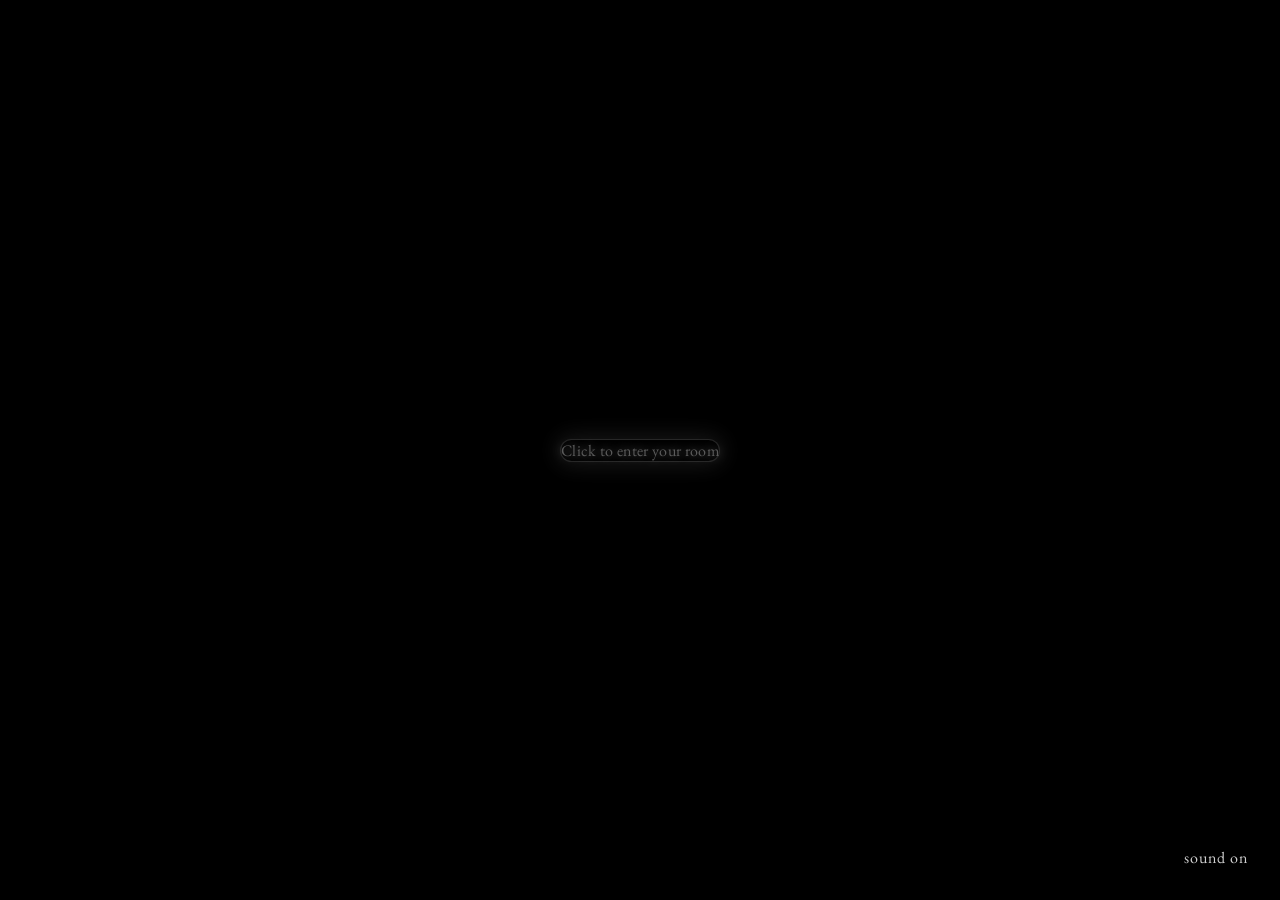
==== commit a16dabad: "feat(muted-world): habitación explorable y situación "Academic pressure" - Nuevo Muted World (muted-" ====
--- a/index.html
+++ b/index.html
@@ -1,198 +1,22 @@
 <!DOCTYPE html>
-<html lang="es">
+<!--
+  Entrada del sitio "Digital Escapism".
+  Redirige al Muted World (primera parte del recorrido).
+  Se usa muted-world/index.html (y no solo la carpeta) para que también
+  funcione al abrir con doble clic. El prototipo anterior está en prototipo-v0.1/.
+-->
+<html lang="en">
 <head>
   <meta charset="UTF-8">
-  <meta name="viewport" content="width=device-width, initial-scale=1.0">
-  <title>Escapismo Digital</title>
-  <meta name="description" content="Una experiencia web interactiva sobre el escapismo digital: el mundo cotidiano frente al mundo imaginado. Proyecto de Artes Digitales, UTEC.">
-  <meta name="theme-color" content="#0a0a0c">
-
-  <!-- Marca que JavaScript está activo (permite ocultar elementos que luego se revelan) -->
-  <script>document.documentElement.classList.add('js');</script>
-
-  <!-- Tipografías libres (SIL Open Font License) — ver docs/atribuciones.md -->
-  <link rel="preconnect" href="https://fonts.googleapis.com">
-  <link rel="preconnect" href="https://fonts.gstatic.com" crossorigin>
-  <link rel="stylesheet" href="https://fonts.googleapis.com/css2?family=Fraunces:ital,opsz,wght@0,9..144,300;0,9..144,500;1,9..144,300;1,9..144,400&family=IBM+Plex+Mono:wght@300;400;500&display=swap">
-
-  <!-- Estilos: el orden importa. Rutas SIEMPRE relativas (GitHub Pages) -->
-  <link rel="stylesheet" href="css/base.css">        <!-- Integrante 1 -->
-  <link rel="stylesheet" href="css/estructura.css">  <!-- Integrante 1 -->
-  <link rel="stylesheet" href="css/cotidiano.css">   <!-- Integrante 2 -->
-  <link rel="stylesheet" href="css/virtual.css">     <!-- Integrante 3 -->
-  <link rel="stylesheet" href="css/efectos.css">     <!-- Integrante 4 -->
-
-  <script type="module" src="js/main.js"></script>
+  <meta name="viewport" content="width=device-width, initial-scale=1">
+  <title>Digital Escapism</title>
+  <meta http-equiv="refresh" content="0; url=muted-world/index.html">
+  <style>
+    body { margin: 0; min-height: 100vh; display: grid; place-items: center; background: #000; color: #d0d0d0; font-family: Georgia, serif; font-style: italic; }
+    a { color: inherit; }
+  </style>
 </head>
-<body data-mundo="umbral">
-
-  <a class="ui-saltar" href="#cotidiano">Saltar al contenido</a>
-
-  <!-- ===================== NAVEGACIÓN · Integrante 1 ===================== -->
-  <div class="ui-progreso" aria-hidden="true"></div>
-  <nav class="ui-nav" aria-label="Recorrido de la experiencia">
-    <ol>
-      <li><a href="#prologo" aria-current="true"><span>Prólogo</span></a></li>
-      <li><a href="#cotidiano"><span>Cotidiano</span></a></li>
-      <li><a href="#portal"><span>Portal</span></a></li>
-      <li><a href="#virtual"><span>Virtual</span></a></li>
-      <li><a href="#reflexion"><span>Regreso</span></a></li>
-    </ol>
-  </nav>
-  <!-- =================== FIN NAVEGACIÓN · Integrante 1 =================== -->
-
-  <main>
-
-    <!-- ===================== PRÓLOGO · Integrante 1 ===================== -->
-    <section id="prologo" class="seccion pro" data-mundo="umbral" aria-labelledby="pro-titulo">
-      <div class="pro-centro">
-        <p class="pro-pregunta" data-maquina>¿Cuándo fue la última vez que estuviste aquí?</p>
-        <h1 id="pro-titulo" class="pro-titulo">Escapismo <em>Digital</em></h1>
-        <p class="pro-sub">Una experiencia sobre los mundos a los que huimos.</p>
-      </div>
-      <a href="#cotidiano" class="pro-bajar">
-        <span>Desliza</span>
-        <i aria-hidden="true"></i>
-      </a>
-    </section>
-    <!-- =================== FIN PRÓLOGO · Integrante 1 =================== -->
-
-
-    <!-- ===================== MUNDO COTIDIANO · Integrante 2 ===================== -->
-    <section id="cotidiano" class="seccion cot" data-mundo="cotidiano" aria-labelledby="cot-titulo">
-
-      <header class="cot-encabezado ui-contenedor">
-        <p class="cot-etiqueta" data-revelar>I · El mundo cotidiano</p>
-        <h2 id="cot-titulo" class="cot-titulo" data-revelar style="--retraso:.15s">Lunes.<br>Otra vez.</h2>
-      </header>
-
-      <!-- Escena 1: la alarma -->
-      <article class="cot-escena cot-escena--alarma">
-        <p class="cot-hora" data-revelar>Escena 1 · Despertar</p>
-        <div class="cot-reloj" data-revelar role="timer" aria-live="polite">
-          <span class="cot-reloj__h">06</span><span class="cot-reloj__sep">:</span><span class="cot-reloj__m">00</span>
-        </div>
-        <p class="cot-texto cot-reloj-mensaje" data-revelar>La alarma suena. Otra vez.</p>
-        <button class="cot-boton" type="button" data-revelar>Posponer 5 min</button>
-      </article>
-
-      <!-- Escena 2: el trayecto -->
-      <article class="cot-escena cot-escena--trayecto">
-        <p class="cot-hora" data-revelar>07:12 · Trayecto</p>
-        <div class="cot-tren" aria-hidden="true" data-revelar>
-          <div class="cot-tren__paisaje"></div>
-          <div class="cot-tren__pasajeros">
-            <span></span><span></span><span></span><span></span><span></span>
-          </div>
-        </div>
-        <p class="cot-texto" data-revelar>Mismo trayecto. Las mismas caras, iluminadas desde abajo, que no se miran.</p>
-      </article>
-
-      <!-- Escena 3: el aula -->
-      <article class="cot-escena cot-escena--aula">
-        <p class="cot-hora" data-revelar>10:40 · Aula</p>
-        <div class="cot-pupitres" aria-hidden="true" data-revelar><!-- generados por cotidiano.js --></div>
-        <p class="cot-texto" data-revelar>Todo se repite. Nadie notaría si estás o no estás.</p>
-      </article>
-
-      <!-- Escena 4: el celular (enlaza con el portal) -->
-      <article class="cot-escena cot-escena--celular">
-        <p class="cot-hora" data-revelar>23:58 · Cuarto</p>
-        <div class="cot-celular" data-revelar>
-          <div class="cot-celular__pantalla">
-            <ul class="cot-notificaciones" aria-label="Notificaciones"></ul>
-          </div>
-        </div>
-        <p class="cot-texto" data-revelar>El cuerpo, cansado. La pantalla, encendida.</p>
-        <p class="cot-texto cot-texto--susurro" data-revelar style="--retraso:.4s">Solo un momento…</p>
-      </article>
-
-    </section>
-    <!-- =================== FIN MUNDO COTIDIANO · Integrante 2 =================== -->
-
-
-    <!-- ===================== PORTAL · Integrante 4 ===================== -->
-    <section id="portal" class="seccion fx-portal" data-mundo="portal" aria-label="Transición hacia el mundo imaginado">
-      <div class="fx-portal__fijo">
-        <div class="fx-portal__sombra" aria-hidden="true"></div>
-        <div class="fx-portal__celular" aria-hidden="true">
-          <div class="fx-portal__pantalla"></div>
-        </div>
-        <p class="fx-portal__frase fx-portal__frase--1">Solo un momento.</p>
-        <p class="fx-portal__frase fx-portal__frase--2">Solo uno más.</p>
-        <div class="fx-portal__luz" aria-hidden="true"></div>
-      </div>
-    </section>
-    <!-- =================== FIN PORTAL · Integrante 4 =================== -->
-
-
-    <!-- ===================== MUNDO VIRTUAL · Integrante 3 ===================== -->
-    <!-- data-grieta (0 a 3) lo actualiza estado.js (Integrante 4). No editar a mano. -->
-    <section id="virtual" class="seccion vir" data-mundo="virtual" data-grieta="0" aria-labelledby="vir-titulo">
-
-      <div class="vir-cielo" aria-hidden="true">
-        <canvas class="vir-particulas"></canvas>
-        <div class="vir-orbe vir-orbe--1" data-parallax="0.5"></div>
-        <div class="vir-orbe vir-orbe--2" data-parallax="-0.35"></div>
-        <div class="vir-orbe vir-orbe--3" data-parallax="0.2"></div>
-        <div class="vir-isla vir-isla--1" data-parallax="0.9"></div>
-        <div class="vir-isla vir-isla--2" data-parallax="-0.6"></div>
-        <div class="vir-isla vir-isla--3" data-parallax="0.4"></div>
-      </div>
-
-      <div class="vir-contenido ui-contenedor">
-        <p class="vir-etiqueta" data-revelar>II · El mundo imaginado</p>
-        <h2 id="vir-titulo" class="vir-titulo" data-revelar data-glitch style="--retraso:.15s">Aquí todo<br>te espera.</h2>
-        <p class="vir-texto" data-revelar style="--retraso:.3s">Aquí nadie te pide nada. Aquí eres quien quisiste ser. Toca. Quédate.</p>
-
-        <!-- Fragmentos: cada clic divide el espacio (virtual.js) -->
-        <div class="vir-fragmentos" data-revelar role="group" aria-label="Fragmentos interactivos: haz clic para dividirlos">
-          <button class="vir-fragmento" type="button" data-profundidad="0">entra</button>
-        </div>
-        <p class="vir-pista" data-revelar>Haz clic en los fragmentos</p>
-
-        <!-- Aparece cuando la grieta llega al nivel 3 -->
-        <div class="vir-despertar" hidden>
-          <p class="vir-despertar__texto" data-glitch>¿Sigues ahí?</p>
-          <a class="vir-despertar__boton" href="#reflexion">Despertar</a>
-        </div>
-      </div>
-
-      <!-- Mensajes del mundo real que se filtran (virtual.js) -->
-      <ol class="vir-intrusiones" aria-live="polite" aria-label="Mensajes del mundo real"></ol>
-    </section>
-    <!-- =================== FIN MUNDO VIRTUAL · Integrante 3 =================== -->
-
-
-    <!-- ===================== REFLEXIÓN · Integrante 1 ===================== -->
-    <section id="reflexion" class="seccion ref" data-mundo="reflexion" aria-labelledby="ref-titulo">
-      <div class="ref-contenido ui-contenedor">
-        <p class="ref-etiqueta" data-revelar>III · Regreso</p>
-        <h2 id="ref-titulo" class="ref-titulo" data-revelar style="--retraso:.15s">
-          Pasaste <span class="ref-dato" data-tiempo-escape>0 segundos</span> en otro lugar.
-        </h2>
-        <p class="ref-texto" data-revelar style="--retraso:.3s">
-          Y tocaste <span class="ref-dato" data-clics-escape>0</span> fragmentos que no existen.
-        </p>
-        <p class="ref-texto" data-revelar>
-          El mundo imaginado no es el enemigo. Es el lugar al que vamos cuando lo cotidiano pesa.
-          Pero cada minuto allí también es un minuto que aquí no vuelve.
-        </p>
-        <ul class="ref-preguntas">
-          <li data-revelar>¿De qué estabas huyendo?</li>
-          <li data-revelar style="--retraso:.2s">¿Qué te esperaba aquí mientras tanto?</li>
-          <li data-revelar style="--retraso:.4s">¿Y quién notó que no estabas?</li>
-        </ul>
-        <button class="ref-boton" type="button" data-reiniciar data-revelar>Volver a la realidad</button>
-      </div>
-
-      <footer class="ref-pie ui-contenedor">
-        <p>Escapismo Digital · Proyecto de Artes Digitales · UTEC · 2026</p>
-        <p>Recursos y licencias: <code>docs/atribuciones.md</code></p>
-      </footer>
-    </section>
-    <!-- =================== FIN REFLEXIÓN · Integrante 1 =================== -->
-
-  </main>
+<body>
+  <p><a href="muted-world/index.html">Enter Digital Escapism</a></p>
 </body>
 </html>
